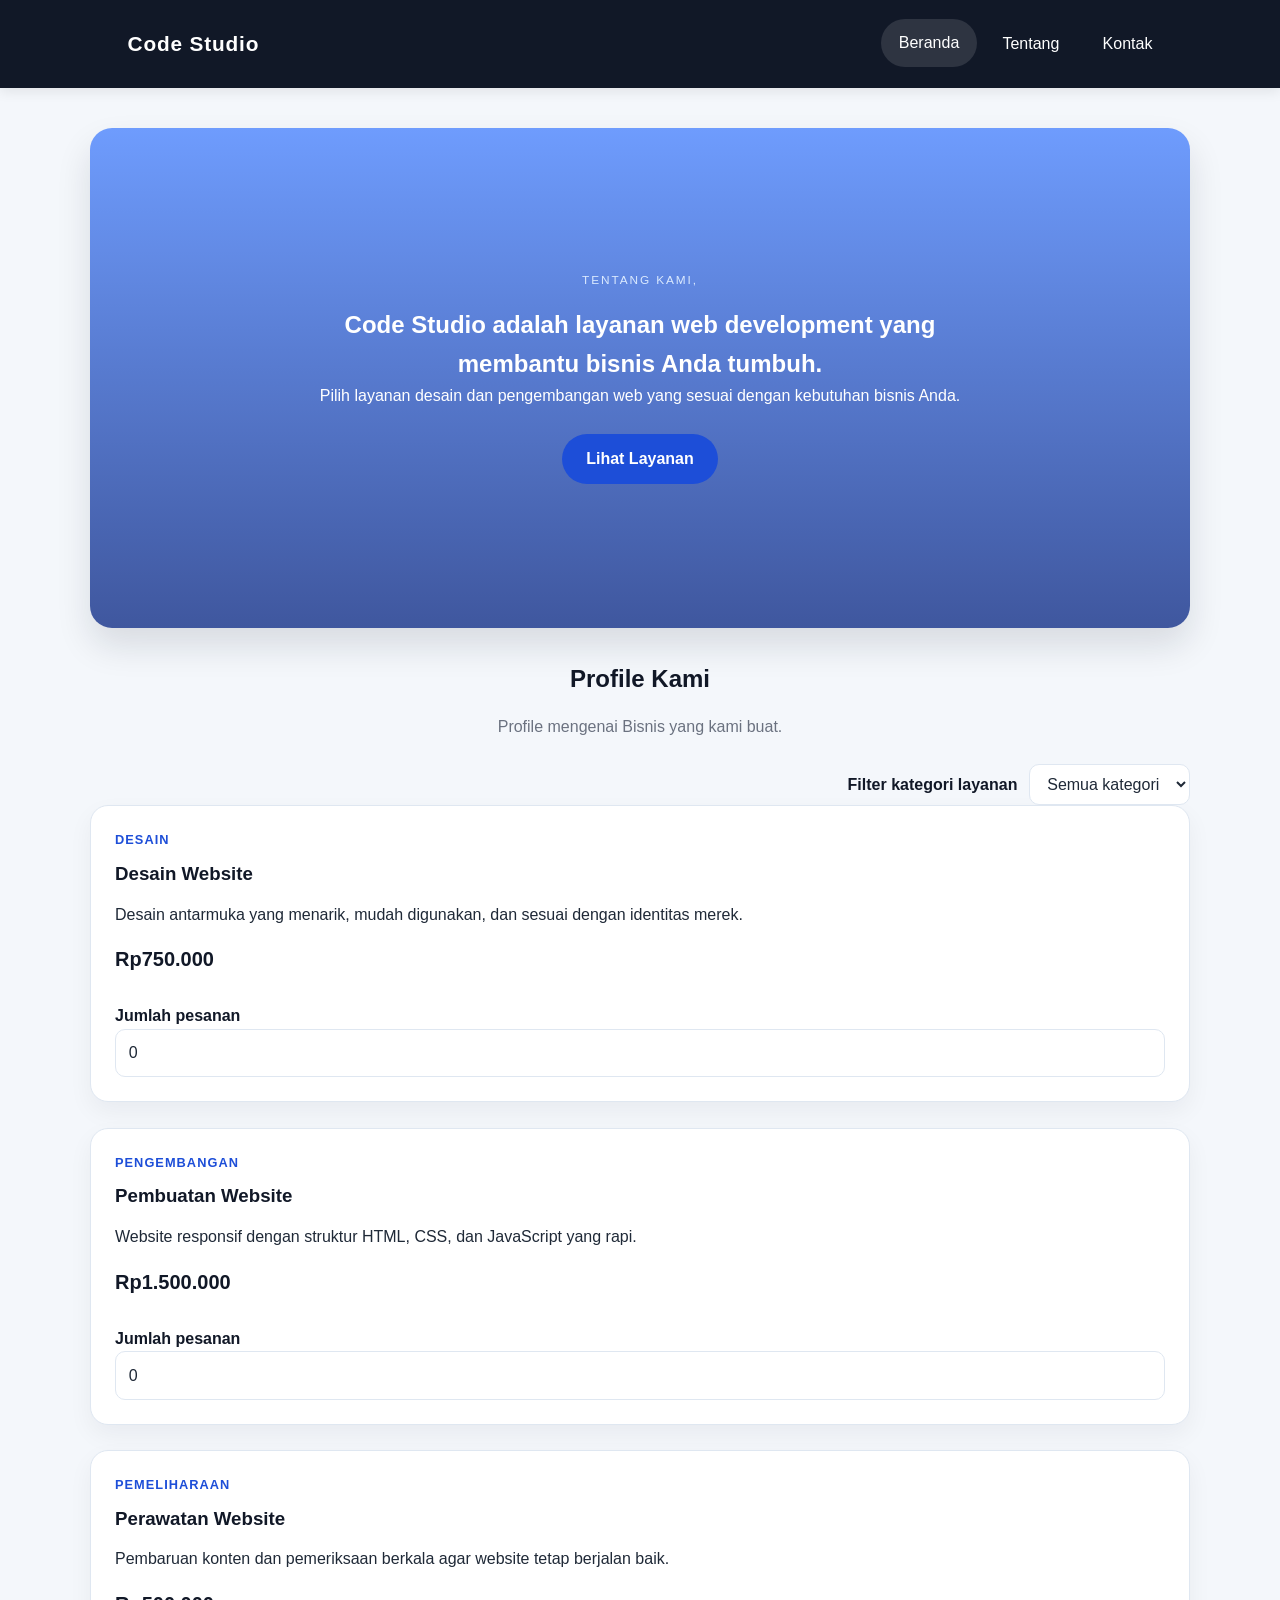
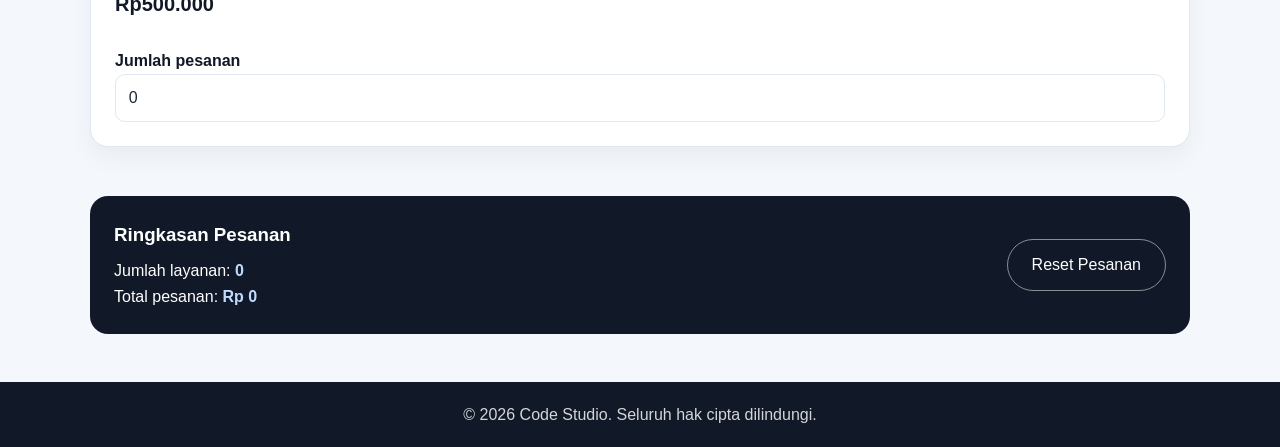
==== tentang.html @ c05de81f "Update File tentang.html" ====
<!DOCTYPE html>
<html lang="id">
<head>
    <meta charset="UTF-8">
    <meta name="viewport" content="width=device-width, initial-scale=1.0">
    <meta name="description" content="Daftar layanan desain dan pengembangan web Code Studio.">
    <title>Layanan | Code Studio</title>
    <link rel="stylesheet" href="css/style.css">
    <script defer src="js/script.js"></script>
</head>
<body>
    <header>
        <nav class="navbar" aria-label="Navigasi utama">
            <a class="brand" href="index.html">Code Studio</a>
            <ul>
                <li><a class="active" aria-current="page" href="index.html">Beranda</a></li>
                <li><a href="tentang.html">Tentang</a></li>
                <li><a href="kontak.html">Kontak</a></li>
            </ul>
        </nav>
    </header>

    <main>
        <section class="hero-tentang" aria-labelledby="judul-tentang">
            <div class="hero-content">
                <p class="eyebrow">Tentang kami,</p>
                <h2 id="judul-tentang">Code Studio adalah layanan web development yang membantu bisnis Anda tumbuh.</h2>
                <p>
                    Pilih layanan desain dan pengembangan web yang sesuai dengan kebutuhan
                    bisnis Anda.
                </p><br>
                <div class="hero-actions">
                    <a class="btn btn-primary" href="#layanan">Lihat Layanan</a>
                </div>
            </div>
        </section>

        <section id="layanan" class="content-section" aria-labelledby="judul-layanan">
            <h2 id="judul-layanan" class="section-title">Profile Kami</h2>
            <p class="section-intro">Profile mengenai Bisnis yang kami buat.</p>

            <div class="order-tools">
                <label for="categoryFilter">Filter kategori layanan</label>
                <select id="categoryFilter">
                    <option value="semua">Semua kategori</option>
                    <option value="desain">Desain</option>
                    <option value="pengembangan">Pengembangan</option>
                    <option value="pemeliharaan">Pemeliharaan</option>
                </select>
            </div>

            <div class="features-service-grid">
                <article class="feature-card service-card" data-kategori="desain" data-harga="750000">
                    <p class="service-category">Desain</p>
                    <h3>Desain Website</h3>
                    <p>Desain antarmuka yang menarik, mudah digunakan, dan sesuai dengan identitas merek.</p>
                    <p class="service-price">Rp750.000</p>
                    <lable class="quantity-label" for="jumlah-desain">Jumlah pesanan</lable>
                    <input class="quantity-input" id="jumlah-desain" type="number" min="0" step="1" value="0" inputmode="numeric">
                </article><br>

                <article class="feature-card service-card" data-kategori="pengembangan" data-harga="1500000">
                    <p class="service-category">Pengembangan</p>
                    <h3>Pembuatan Website</h3>
                    <p>Website responsif dengan struktur HTML, CSS, dan JavaScript yang rapi.</p>
                    <p class="service-price">Rp1.500.000</p>
                    <label class="quantity-label" for="jumlah-pengembangan">Jumlah pesanan</label>
                    <input class="quantity-input" id="jumlah-pengembangan" type="number" min="0" step="1" value="0" inputmode="numeric">
                </article><br>

                <article class="feature-card service-card" data-kategori="pemeliharaan" data-harga="500000">
                    <p class="service-category">Pemeliharaan</p>
                    <h3>Perawatan Website</h3>
                    <p>Pembaruan konten dan pemeriksaan berkala agar website tetap berjalan baik.</p>
                    <p class="service-price">Rp500.000</p>
                    <label class="quantity-label" for="jumlah-pemeliharaan">Jumlah pesanan</label>
                    <input class="quantity-input" id="jumlah-pemeliharaan" type="number" min="0" step="1" value="0" inputmode="numeric">
                </article><br>
            </div>

            <section class="order-summary" aria-labelledby="judul-ringkasan">
                <div>
                    <h3 id="judul-ringkasan">Ringkasan Pesanan</h3>
                    <p>Jumlah layanan: <strong id="orderCount" aria-live="polite">0</strong></p>
                    <p>Total pesanan: <strong id="orderTotal" aria-live="polite">Rp0</strong></p>
                </div>
                <button class="btn btn-reset" id="resetOrder" type="button">Reset Pesanan</button>
            </section>
        </section>
    </main>

    <footer>
        <p>&copy; <span id="year"></span> Code Studio. Seluruh hak cipta dilindungi.</p>
    </footer>
</body>
</html>
---- css/style.css ----
:root {
    --bg: #f4f7fb;
    --surface: #ffffff;
    --primary: #1d4ed8;
    --primary-dark: #163ea8;
    --text: #1f2937;
    --muted: #6b7280;
    --dark: #111827;
    --border: #dfe7f1;
    --shadow: rgba(15, 23, 42, 0.12);
}

* {
    box-sizing: border-box;
    margin: 0;
    padding: 0;
}

html {
    scroll-behavior: smooth;
}

body {
    font-family: Arial, sans-serif, Tahoma, Verdana, sans-serif;
    background-color: var(--bg);
    color: var(--text);
    line-height: 1.6;
}
header {
    background: var(--dark);
    color: #ffffff;
    padding: 1rem 0;
    box-shadow: 0 4px 12px rgba(0, 0, 0, 0.08);
}

.navbar {
    max-width: 1100px;
    margin: 0 auto;
    display: flex;
    justify-content: space-between;
    align-items: center;
    padding: 0 1.25rem;
}

.brand {
    font-size: 1.3rem;
    font-weight: 700;
    letter-spacing: 0.04em;
    color: #ffffff;
    text-decoration: none;
}

nav ul {
    display: flex;
    list-style: none;
    gap: 0.5rem;
}

nav a {
    color: #ffffff;
    text-decoration: none;
    padding: 0.7rem 1.1rem;
    border-radius: 999px;
    transition: background 0.25s ease, transform 0.2s ease;
    display: inline-block;
}

nav a:hover,
nav a.active {
    background: rgba(255, 255, 255, 0.12);
    transform: translateY(-1px);
}

nav a:active {
    background: rgba(255, 255, 255, 0.22);
}

main {
    width: min(1100px, calc(100% - 2rem));
    margin: 0 auto;
    padding: 1.5rem 0 3rem;
}

.hero {
    position: relative;
    min-height: 500px;
    display: flex;
    align-items: center;
    justify-content: center;
    padding: 4rem;
    margin-top: 1rem;
    border-radius: 22px;
    background-image: linear-gradient(rgba(17, 24, 39, 0.55), rgba(17, 24, 39, 0.55)),
        url('../img/sample_aba9509705de82cfb7565f5229871bbd32f5b61d.jpg');
    background-position: 150% 500%;
    box-shadow: 0 18px 35px var(--shadow);
}
.hero-tentang {
    position: relative;
    min-height: 500px;
    display: flex;
    align-items: center;
    justify-content: center;
    padding: 4rem;
    margin-top: 1rem;
    border-radius: 22px;
    background-image: linear-gradient(rgba(0, 81, 255, 0.55), rgba(0, 31, 126, 0.742));
    background-position: 150% 500%;
    box-shadow: 0 18px 35px var(--shadow);
}

.hero-content {
    text-align: center;
    max-width: 700px;
    color: #ffffff;
}

.eyebrow {
    text-transform: uppercase;
    letter-spacing: 0.16em;
    font-size: 0.74rem;
    color: #dbeafe;
    margin-bottom: 1rem;
}

.hero h1,
.page-hero h1 {
    font-size: clamp(2.1rem, 4vw, 4rem);
    line-height: 1.1;
    margin-bottom: 1rem;
}

.hero p,
.page-hero p {
    font-size: 1.08rem;
    color: rgba(255, 255, 255, 0.9);
    margin-bottom: 1.5rem;
}

.hero-actions {
    display: flex;
    justify-content: center;
    gap: 1px;
    flex-wrap: wrap;
}


.btn {
    display: inline-block;
    text-decoration: none;
    border-radius: 999px;
    padding: 12px 24px;
    font-weight: 700;
    transition: 0.25s ease;
}

.btn:hover {
    transform: translateY(-2px);
}

.btn:active {
    transform: translateY(0);
}

.btn-primary {
    background: var(--primary);
    color: #ffffff;
}

.btn-primary:hover {
    background: var(--primary-dark);
}

.btn-secondary {
    background: transparent;
    color: #ffffff;
    border: 1px solid rgba(255, 255, 255, 0.5);
}

.features,
.card-grid,
.stats-grid {
    display: grid;
    gap: 1.5rem;
    margin-top: 2rem;
}

.features {
    grid-template-columns: repeat(3, minmax(0, 1fr));
}

.service-grid {
    align-items: stretch;
}

.features-service-grid {
    align-items: stretch;
}

.feature-card,
.info-card,
.text-card,
.contact-form,
.contact-info {
    background: var(--surface);
    padding: 1.5rem;
    border-radius: 18px;
    box-shadow: 0 10px 25px rgba(17, 24, 39, 0.05);
    border: 1px solid var(--border);
}

.feature-card h2,
.feature-card h3,
.info-card h3,
.text-card h2,
.contact-info h2 {
    margin-bottom: 0.8rem;
    color: var(--dark);
}

.service-card {
    display: flex;
    flex-direction: column;
    align-items: flex-start;
}

.service-category {
    color: var(--primary);
    font-size: 0.8rem;
    font-weight: 700;
    letter-spacing: 0.08em;
    text-transform: uppercase;
    margin-bottom: 0.5rem;
}

.service-price {
    color: var(--dark);
    font-size: 1.25rem;
    font-weight: 700;
    margin-top: auto;
    padding: 1rem 0;
}

.service-card .btn {
    margin-top: 0.25rem;
}

.section-intro {
    color: var(--muted);
    text-align: center;
}

.order-tools {
    display: flex;
    align-items: center;
    justify-content: flex-end;
    gap: 0.75rem;
    margin-top: 1.5rem;
}

.order-tools label,
.quantity-label {
    color: var(--dark);
    font-weight: 700;
}

.order-tools select,
.quantity-input {
    border: 1px solid var(--border);
    border-radius: 10px;
    padding: 0.65rem 0.8rem;
    font: inherit;
    background: var(--surface);
    color: var(--text);
}

.quantity-label {
    margin-top: 0.75rem;
}

.quantity-input {
    width: 100%;
}

.order-summary {
    display: flex;
    justify-content: space-between;
    align-items: center;
    gap: 1rem;
    margin-top: 1.5rem;
    padding: 1.5rem;
    background: var(--dark);
    color: #ffffff;
    border-radius: 18px;
}

.order-summary h3 {
    margin-bottom: 0.5rem;
}

.order-summary strong {
    color: #bfdbfe;
}

.btn-reset {
    border: 1px solid rgba(255, 255, 255, 0.5);
    background: transparent;
    color: #ffffff;
    cursor: pointer;
    font: inherit;
}

.btn-reset:hover {
    background: rgba(255, 255, 255, 0.12);
}

[hidden] {
    display: none !important;
}

.page-hero {
    background: linear-gradient(135deg, #0f172a, #1d4ed8);
    border-radius: 20px;
    padding: 4rem 1.5rem;
    text-align: center;
    color: #ffffff;
    margin-top: 1rem;
}

.section-title {
    text-align: center;
    margin: 2rem 0 1rem;
    color: var(--dark);
}

.content-section {
    margin-top: 2rem;
}

.card-grid {
    grid-template-columns: repeat(3, minmax(0, 1fr));
}

.stats-grid {
    grid-template-columns: repeat(3, minmax(0, 1fr));
    margin-top: 1.5rem;
}

.stat-item {
    background: #eff6ff;
    border: 1px solid #bfdbfe;
    border-radius: 16px;
    padding: 1.25rem;
    text-align: center;
    color: var(--dark);
}

.stat-item strong {
    display: block;
    font-size: 1.8rem;
    margin-bottom: 0.35rem;
}

.form-status {
    min-height: 1.5rem;
    margin-top: 0.4rem;
    color: #166534;
    font-weight: 700;
}

.form-status.error {
    color: #b91c1c;
}

footer {
    background: var(--dark);
    color: rgba(255, 255, 255, 0.82);
    text-align: center;
    padding: 1.25rem 1rem;
}

@media (max-width: 768px) {
    .navbar {
        flex-direction: column;
        gap: 0.8rem;
    }

    nav ul {
        flex-wrap: wrap;
        justify-content: center;
    }

    .features,
    .card-grid,
    .stats-grid,
    .contact-layout {
        grid-template-columns: 1fr;
    }

    .order-tools,
    .order-summary {
        align-items: stretch;
        flex-direction: column;
    }

    .hero {
        min-height: 420px;
    }
}
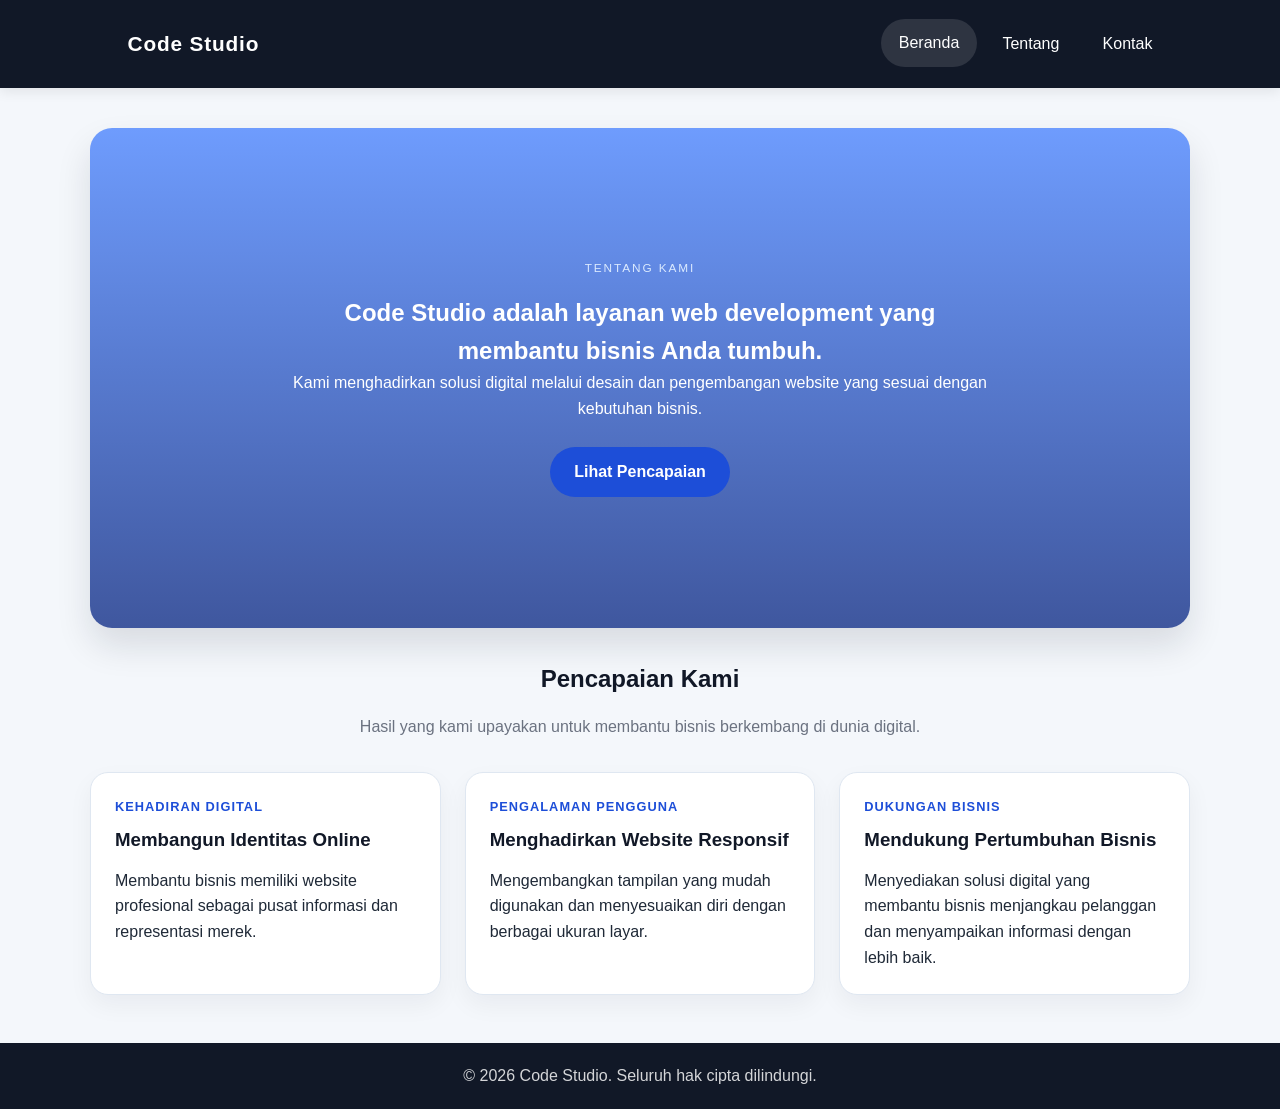
==== commit 23b1b5da: "Update File tentang.html" ====
--- a/tentang.html
+++ b/tentang.html
@@ -3,8 +3,8 @@
 <head>
     <meta charset="UTF-8">
     <meta name="viewport" content="width=device-width, initial-scale=1.0">
-    <meta name="description" content="Daftar layanan desain dan pengembangan web Code Studio.">
-    <title>Layanan | Code Studio</title>
+    <meta name="description" content="Pencapaian Code Studio dalam membangun solusi digital untuk bisnis.">
+    <title>Pencapaian | Code Studio</title>
     <link rel="stylesheet" href="css/style.css">
     <script defer src="js/script.js"></script>
 </head>
@@ -23,69 +23,41 @@
     <main>
         <section class="hero-tentang" aria-labelledby="judul-tentang">
             <div class="hero-content">
-                <p class="eyebrow">Tentang kami,</p>
+                <p class="eyebrow">Tentang kami</p>
                 <h2 id="judul-tentang">Code Studio adalah layanan web development yang membantu bisnis Anda tumbuh.</h2>
                 <p>
-                    Pilih layanan desain dan pengembangan web yang sesuai dengan kebutuhan
-                    bisnis Anda.
+                    Kami menghadirkan solusi digital melalui desain dan pengembangan website
+                    yang sesuai dengan kebutuhan bisnis.
                 </p><br>
                 <div class="hero-actions">
-                    <a class="btn btn-primary" href="#layanan">Lihat Layanan</a>
+                    <a class="btn btn-primary" href="#pencapaian">Lihat Pencapaian</a>
                 </div>
             </div>
         </section>
 
-        <section id="layanan" class="content-section" aria-labelledby="judul-layanan">
-            <h2 id="judul-layanan" class="section-title">Profile Kami</h2>
-            <p class="section-intro">Profile mengenai Bisnis yang kami buat.</p>
+        <section id="pencapaian" class="content-section" aria-labelledby="judul-pencapaian">
+            <h2 id="judul-pencapaian" class="section-title">Pencapaian Kami</h2>
+            <p class="section-intro">Hasil yang kami upayakan untuk membantu bisnis berkembang di dunia digital.</p>
 
-            <div class="order-tools">
-                <label for="categoryFilter">Filter kategori layanan</label>
-                <select id="categoryFilter">
-                    <option value="semua">Semua kategori</option>
-                    <option value="desain">Desain</option>
-                    <option value="pengembangan">Pengembangan</option>
-                    <option value="pemeliharaan">Pemeliharaan</option>
-                </select>
+            <div class="features service-grid">
+                <article class="feature-card">
+                    <p class="service-category">Kehadiran Digital</p>
+                    <h3>Membangun Identitas Online</h3>
+                    <p>Membantu bisnis memiliki website profesional sebagai pusat informasi dan representasi merek.</p>
+                </article>
+
+                <article class="feature-card">
+                    <p class="service-category">Pengalaman Pengguna</p>
+                    <h3>Menghadirkan Website Responsif</h3>
+                    <p>Mengembangkan tampilan yang mudah digunakan dan menyesuaikan diri dengan berbagai ukuran layar.</p>
+                </article>
+
+                <article class="feature-card">
+                    <p class="service-category">Dukungan Bisnis</p>
+                    <h3>Mendukung Pertumbuhan Bisnis</h3>
+                    <p>Menyediakan solusi digital yang membantu bisnis menjangkau pelanggan dan menyampaikan informasi dengan lebih baik.</p>
+                </article>
             </div>
-
-            <div class="features-service-grid">
-                <article class="feature-card service-card" data-kategori="desain" data-harga="750000">
-                    <p class="service-category">Desain</p>
-                    <h3>Desain Website</h3>
-                    <p>Desain antarmuka yang menarik, mudah digunakan, dan sesuai dengan identitas merek.</p>
-                    <p class="service-price">Rp750.000</p>
-                    <lable class="quantity-label" for="jumlah-desain">Jumlah pesanan</lable>
-                    <input class="quantity-input" id="jumlah-desain" type="number" min="0" step="1" value="0" inputmode="numeric">
-                </article><br>
-
-                <article class="feature-card service-card" data-kategori="pengembangan" data-harga="1500000">
-                    <p class="service-category">Pengembangan</p>
-                    <h3>Pembuatan Website</h3>
-                    <p>Website responsif dengan struktur HTML, CSS, dan JavaScript yang rapi.</p>
-                    <p class="service-price">Rp1.500.000</p>
-                    <label class="quantity-label" for="jumlah-pengembangan">Jumlah pesanan</label>
-                    <input class="quantity-input" id="jumlah-pengembangan" type="number" min="0" step="1" value="0" inputmode="numeric">
-                </article><br>
-
-                <article class="feature-card service-card" data-kategori="pemeliharaan" data-harga="500000">
-                    <p class="service-category">Pemeliharaan</p>
-                    <h3>Perawatan Website</h3>
-                    <p>Pembaruan konten dan pemeriksaan berkala agar website tetap berjalan baik.</p>
-                    <p class="service-price">Rp500.000</p>
-                    <label class="quantity-label" for="jumlah-pemeliharaan">Jumlah pesanan</label>
-                    <input class="quantity-input" id="jumlah-pemeliharaan" type="number" min="0" step="1" value="0" inputmode="numeric">
-                </article><br>
-            </div>
-
-            <section class="order-summary" aria-labelledby="judul-ringkasan">
-                <div>
-                    <h3 id="judul-ringkasan">Ringkasan Pesanan</h3>
-                    <p>Jumlah layanan: <strong id="orderCount" aria-live="polite">0</strong></p>
-                    <p>Total pesanan: <strong id="orderTotal" aria-live="polite">Rp0</strong></p>
-                </div>
-                <button class="btn btn-reset" id="resetOrder" type="button">Reset Pesanan</button>
-            </section>
         </section>
     </main>
 
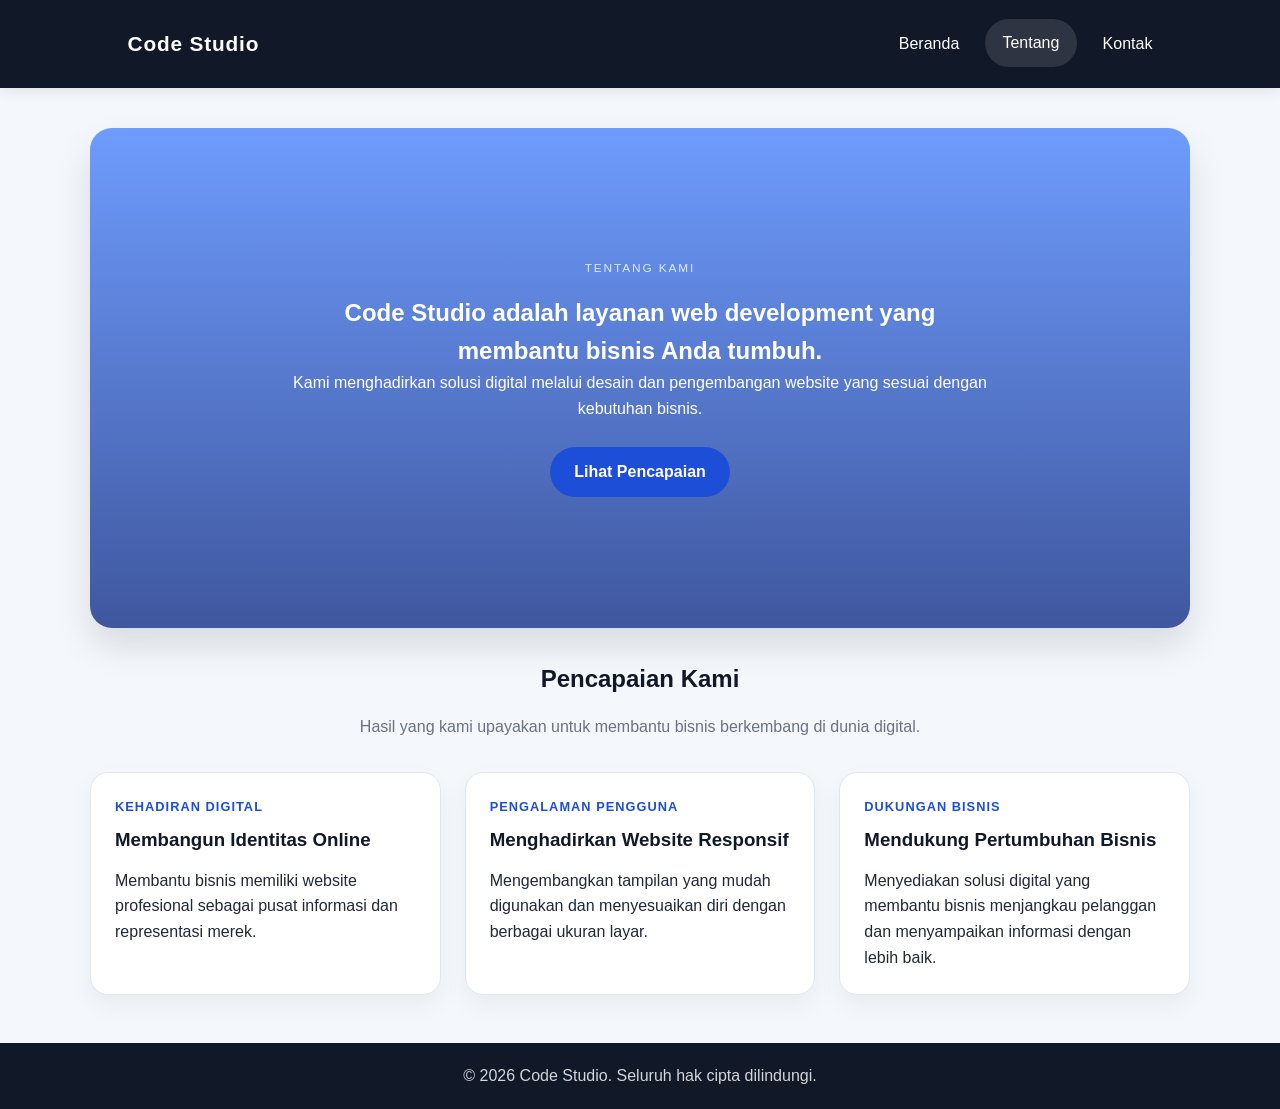
==== commit ac4e09c1: "Update File kontak.html, styl.css" ====
--- a/tentang.html
+++ b/tentang.html
@@ -13,8 +13,8 @@
         <nav class="navbar" aria-label="Navigasi utama">
             <a class="brand" href="index.html">Code Studio</a>
             <ul>
-                <li><a class="active" aria-current="page" href="index.html">Beranda</a></li>
-                <li><a href="tentang.html">Tentang</a></li>
+                <li><a href="index.html">Beranda</a></li>
+                <li><a class="active" aria-current="page" href="tentang.html">Tentang</a></li>
                 <li><a href="kontak.html">Kontak</a></li>
             </ul>
         </nav>
--- a/css/style.css
+++ b/css/style.css
@@ -319,7 +319,7 @@
 }
 
 .page-hero {
-    background: linear-gradient(135deg, #0f172a, #1d4ed8);
+    background: linear-gradient(135deg, #6b95f5, #1d4ed8);
     border-radius: 20px;
     padding: 4rem 1.5rem;
     text-align: center;
@@ -370,6 +370,72 @@
 
 .form-status.error {
     color: #b91c1c;
+}
+
+.contact-layout {
+    display: grid;
+    grid-template-columns: minmax(0, 0.8fr) minmax(0, 1.2fr);
+    gap: 1.5rem;
+    align-items: start;
+}
+
+.contact-info,
+.contact-form {
+    padding: 1.75rem;
+}
+
+.contact-info p + p {
+    margin-top: 1rem;
+}
+
+.contact-form h2 {
+    margin-bottom: 1.25rem;
+    color: var(--dark);
+}
+
+.form-field {
+    display: flex;
+    flex-direction: column;
+    gap: 0.4rem;
+    margin-bottom: 1rem;
+}
+
+.form-field label {
+    color: var(--dark);
+    font-weight: 700;
+}
+
+.form-field input,
+.form-field textarea {
+    width: 100%;
+    border: 1px solid var(--border);
+    border-radius: 10px;
+    padding: 0.75rem 0.85rem;
+    color: var(--text);
+    background: var(--surface);
+    font: inherit;
+}
+
+.form-field textarea {
+    resize: vertical;
+}
+
+.form-field input:focus,
+.form-field textarea:focus {
+    outline: 2px solid var(--primary);
+    outline-offset: 2px;
+}
+
+.contact-form .btn-primary {
+    border: 0;
+    cursor: pointer;
+    font: inherit;
+}
+
+.form-note {
+    margin-top: 0.75rem;
+    color: var(--muted);
+    font-size: 0.9rem;
 }
 
 footer {
